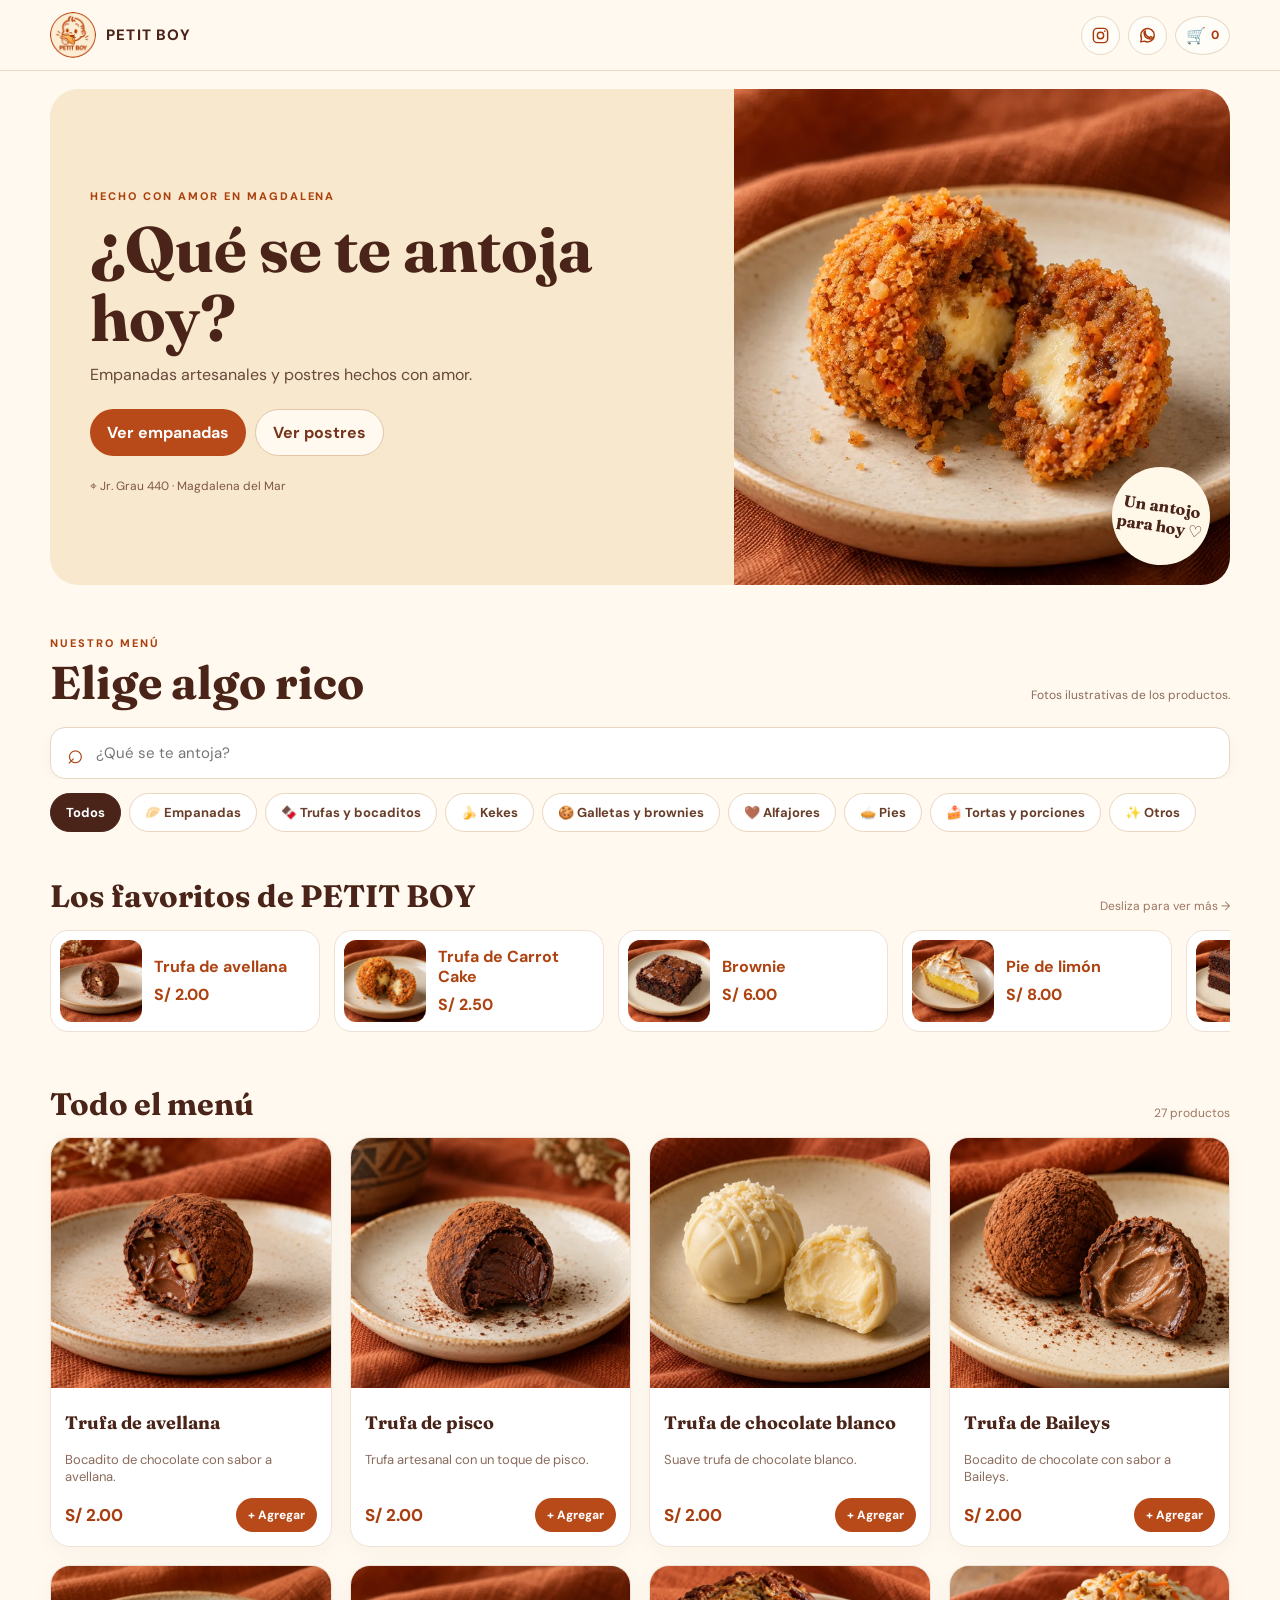
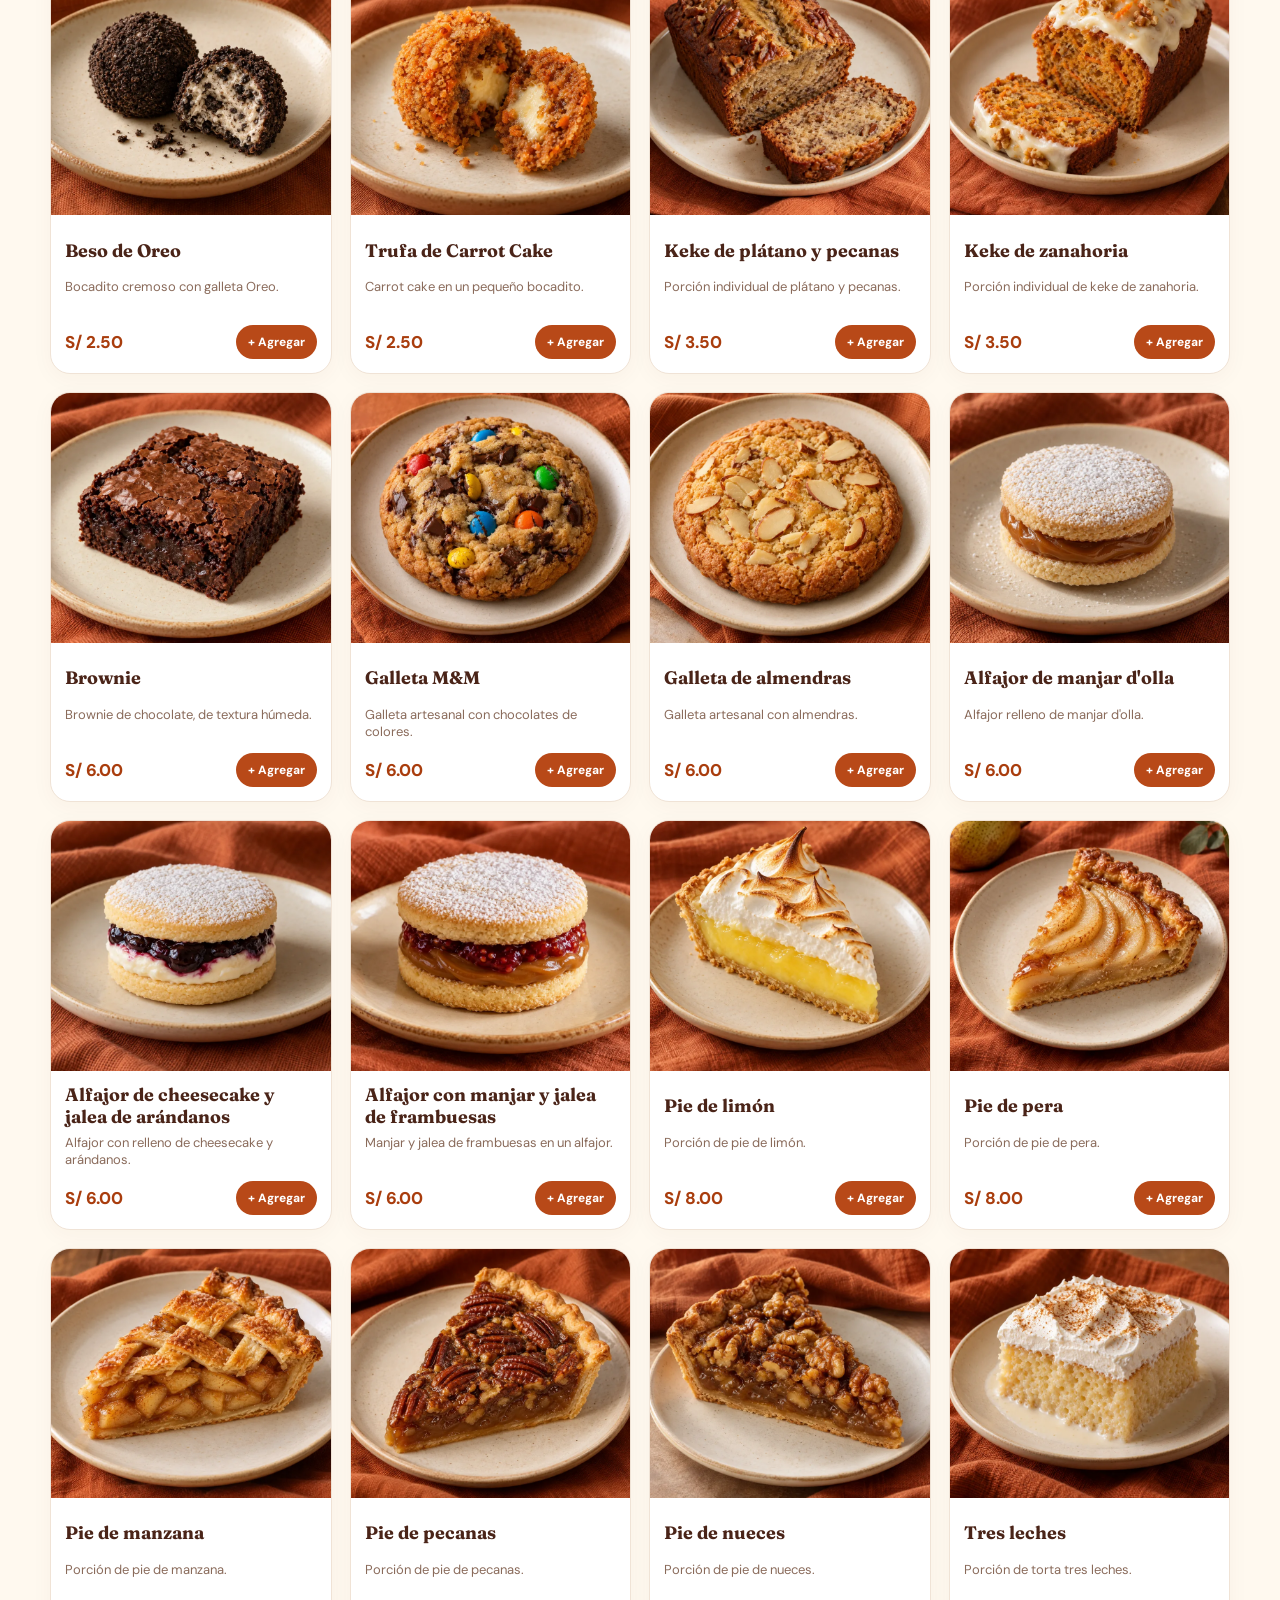
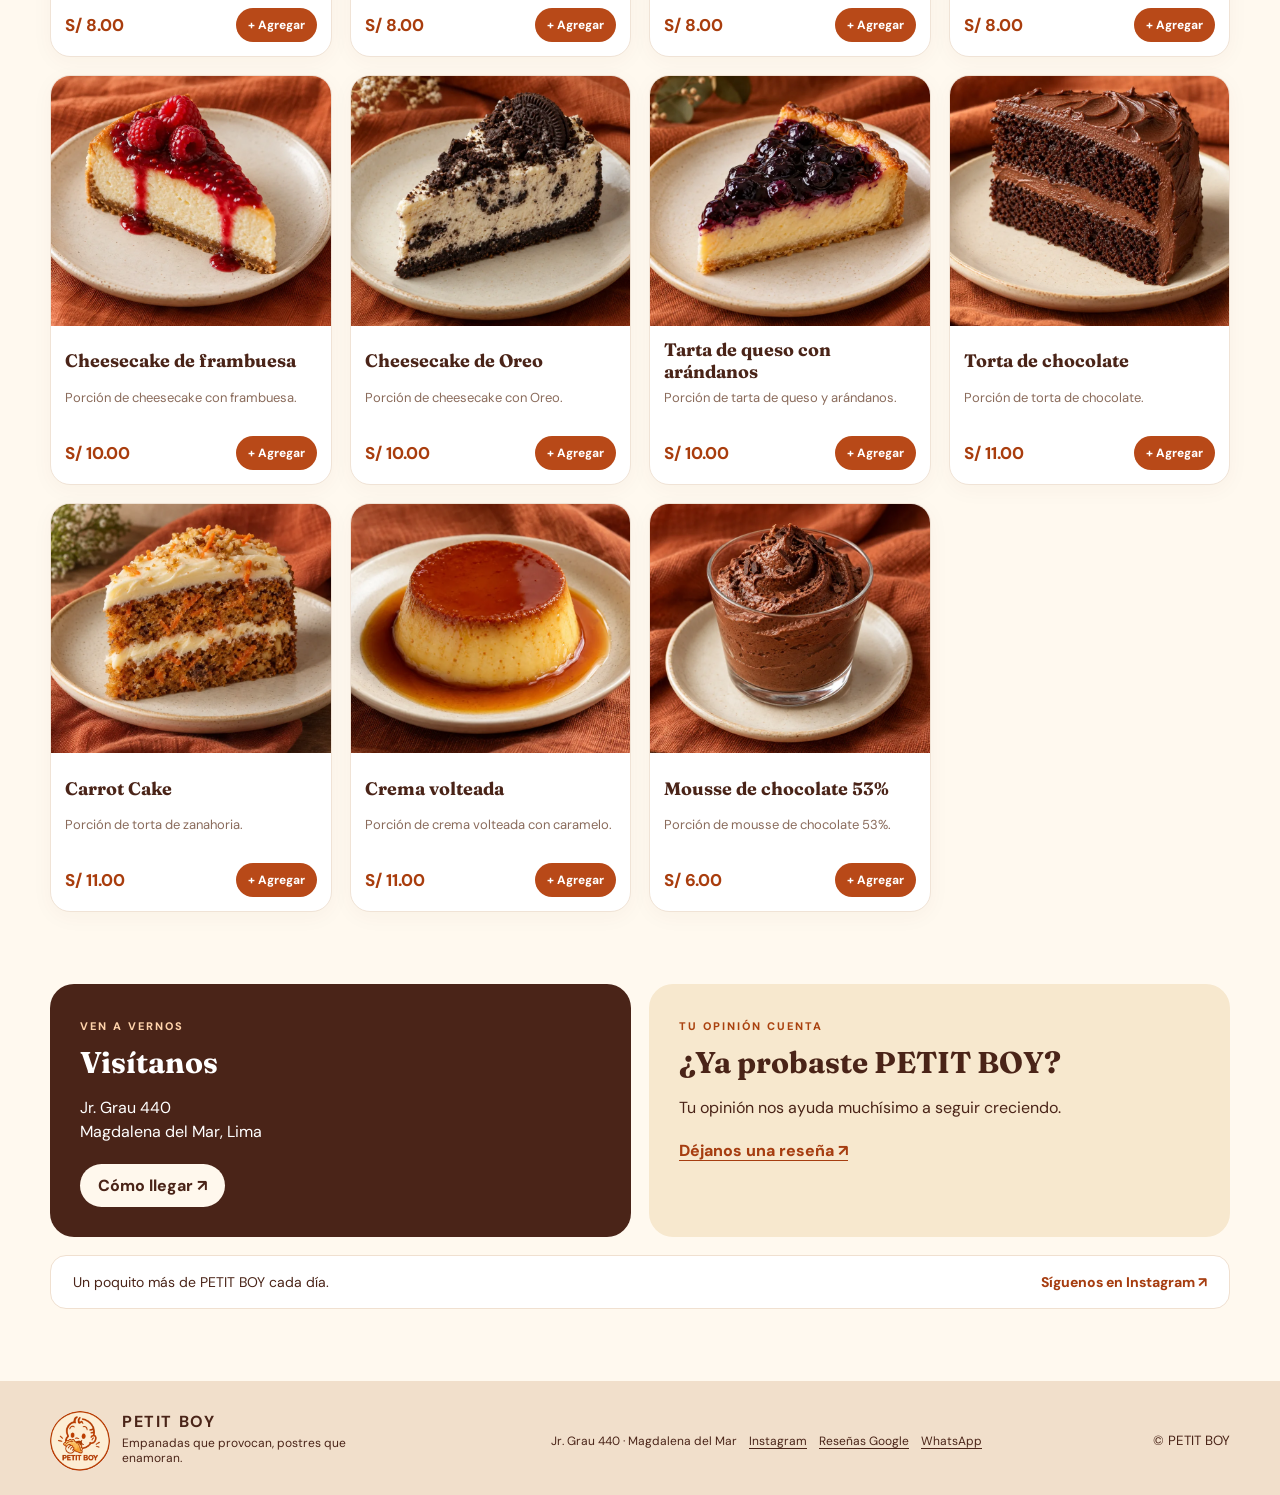
==== index.html @ 534fe176 "Publish PETIT BOY menu" ====
<!doctype html>
<html lang="es-PE">
  <head>
    <meta charset="utf-8">
    <meta name="viewport" content="width=device-width, initial-scale=1, viewport-fit=cover">
    <meta name="theme-color" content="#fff8ec">
    <meta name="description" content="Empanadas artesanales y postres en Magdalena del Mar. Descubre el menú de PETIT BOY y realiza tu pedido directamente por WhatsApp.">
    <meta property="og:type" content="website">
    <meta property="og:title" content="PETIT BOY | Empanadas y Postres en Magdalena del Mar">
    <meta property="og:description" content="Explora el menú y arma tu pedido de PETIT BOY desde tu celular.">
    <meta property="og:image" content="https://petitboyperu.github.io/petit-boy/assets/logo.png">
    <title>PETIT BOY | Empanadas y Postres en Magdalena del Mar</title>
    <link rel="icon" href="assets/icon-192.png" type="image/png">
    <link rel="apple-touch-icon" href="assets/icon-192.png">
    <link rel="manifest" href="manifest.webmanifest">
    <link rel="preconnect" href="https://fonts.googleapis.com">
    <link rel="preconnect" href="https://fonts.gstatic.com" crossorigin>
    <link href="https://fonts.googleapis.com/css2?family=DM+Sans:wght@400;500;600;700&family=Fraunces:opsz,wght@9..144,600;9..144,700&display=swap" rel="stylesheet">
    <link rel="stylesheet" href="styles.css">
    <script src="app.js" defer></script>
  </head>
  <body>
    <header class="site-header">
      <div class="header-inner">
        <a class="brand" href="#inicio" aria-label="PETIT BOY, ir al inicio"><img src="assets/logo.png" alt="Logo de PETIT BOY"><span>PETIT BOY</span></a>
        <nav class="header-actions" aria-label="Enlaces rápidos">
          <a id="header-instagram" class="icon-link" href="https://www.instagram.com/petitboy.peru" target="_blank" rel="noopener noreferrer" aria-label="Instagram"><svg width="19" height="19" viewBox="0 0 24 24" fill="none" stroke="currentColor" stroke-width="1.8" aria-hidden="true"><rect x="3" y="3" width="18" height="18" rx="5"/><circle cx="12" cy="12" r="4"/><circle cx="17.5" cy="6.5" r="1" fill="currentColor" stroke="none"/></svg></a>
          <a id="header-whatsapp" class="icon-link" href="https://wa.me/51967657766" target="_blank" rel="noopener noreferrer" aria-label="WhatsApp"><svg width="19" height="19" viewBox="0 0 24 24" fill="none" stroke="currentColor" stroke-width="1.8" stroke-linecap="round" stroke-linejoin="round" aria-hidden="true"><path d="M20.5 11.6a8.5 8.5 0 0 1-12.4 7.5L3.5 20l1-4.3a8.5 8.5 0 1 1 16-4.1Z"/><path d="M9 8.5c.6 3 2.7 5.1 5.8 6.1l1.2-1.2 2 1.1c-.1 1.2-1.3 2-2.6 1.9-4.3-.3-7.4-3.3-7.8-7.5-.1-1.3.7-2.6 1.7-2.7Z"/></svg></a>
          <button class="cart-icon" id="header-cart" type="button" aria-label="Abrir pedido">🛒 <span id="header-count">0</span></button>
        </nav>
      </div>
    </header>

    <main id="inicio">
      <section class="hero shell" aria-labelledby="hero-title">
        <div class="hero-copy">
          <span class="eyebrow">HECHO CON AMOR EN MAGDALENA</span>
          <h1 id="hero-title">¿Qué se te antoja hoy?</h1>
          <p>Empanadas artesanales y postres hechos con amor.</p>
          <div class="hero-actions">
            <button type="button" data-category-jump="empanadas" class="hero-link">Ver empanadas</button>
            <button type="button" data-category-jump="tortas" class="hero-link secondary">Ver postres</button>
          </div>
          <span class="hero-location">⌖ Jr. Grau 440 · Magdalena del Mar</span>
        </div>
        <div class="hero-photo"><img src="assets/products/trufa-carrot-cake.webp" alt="Imagen ilustrativa de la trufa de Carrot Cake" fetchpriority="high"><span class="hero-sticker">Un antojo<br>para hoy ♡</span></div>
      </section>

      <section class="shop shell" id="menu" aria-label="Menú de productos">
        <div class="shop-heading"><div><span class="eyebrow">NUESTRO MENÚ</span><h2>Elige algo rico</h2></div><p>Fotos ilustrativas de los productos.</p></div>
        <label class="search-box"><span aria-hidden="true">⌕</span><input id="search" type="search" placeholder="¿Qué se te antoja?" aria-label="Buscar productos por nombre" autocomplete="off"></label>
        <div class="category-bar"><div id="category-list" class="category-list" role="group" aria-label="Filtrar por categoría"></div></div>
        <section id="featured-section" class="featured-section" aria-labelledby="featured-title"><div class="section-heading"><h3 id="featured-title">Los favoritos de PETIT BOY</h3><span>Desliza para ver más →</span></div><div id="featured-list" class="featured-list"></div></section>
        <div class="section-heading products-heading"><h3 id="product-heading">Todo el menú</h3><span id="product-count"></span></div>
        <div id="product-grid" class="product-grid"></div>
        <div id="empty-state" class="empty-state" hidden><span>♡</span><h3>No encontramos ese antojo</h3><p>Prueba buscando otro producto o cambia la categoría.</p></div>
      </section>

      <section class="info-section shell"><div class="visit-card"><span class="eyebrow">VEN A VERNOS</span><h2>Visítanos</h2><p>Jr. Grau 440<br>Magdalena del Mar, Lima</p><a id="maps-link" class="dark-button" href="#" target="_blank" rel="noopener noreferrer">Cómo llegar ↗</a></div><div class="review-card"><span class="eyebrow">TU OPINIÓN CUENTA</span><h2>¿Ya probaste PETIT BOY?</h2><p>Tu opinión nos ayuda muchísimo a seguir creciendo.</p><a id="reviews-link" class="text-button" href="https://g.page/r/CRzovqtiAwb8ECE/review" target="_blank" rel="noopener noreferrer">Déjanos una reseña ↗</a></div><div class="instagram-band"><span>Un poquito más de PETIT BOY cada día.</span><a id="instagram-cta" href="https://www.instagram.com/petitboy.peru" target="_blank" rel="noopener noreferrer">Síguenos en Instagram ↗</a></div></section>
    </main>

    <footer class="footer"><div class="shell footer-inner"><div class="footer-brand"><img src="assets/logo.png" alt="Logo de PETIT BOY"><div><strong>PETIT BOY</strong><p>Empanadas que provocan, postres que enamoran.</p></div></div><div class="footer-links"><span>Jr. Grau 440 · Magdalena del Mar</span><a id="footer-instagram" href="https://www.instagram.com/petitboy.peru" target="_blank" rel="noopener noreferrer">Instagram</a><a id="footer-reviews" href="https://g.page/r/CRzovqtiAwb8ECE/review" target="_blank" rel="noopener noreferrer">Reseñas Google</a><a id="footer-whatsapp" href="https://wa.me/51967657766" target="_blank" rel="noopener noreferrer">WhatsApp</a></div><small>© PETIT BOY</small></div></footer>

    <button id="floating-cart" class="floating-cart" type="button" hidden><span>🛒 Ver mi pedido</span><span id="floating-summary"></span></button>
    <div id="toast" class="toast" role="status" aria-live="polite"></div>

    <dialog id="product-dialog" class="product-dialog"><button class="dialog-close" type="button" data-close="product-dialog" aria-label="Cerrar">×</button><div id="product-dialog-content"></div></dialog>
    <dialog id="cart-dialog" class="cart-dialog"><div class="cart-top"><div><span class="eyebrow">PETIT BOY</span><h2>Tu pedido <span>♡</span></h2></div><button class="dialog-close" type="button" data-close="cart-dialog" aria-label="Cerrar pedido">×</button></div><div id="cart-dialog-content" class="cart-content"></div></dialog>
    <dialog id="confirm-dialog" class="confirm-dialog"><div id="confirm-content"></div></dialog>
  </body>
</html>
---- styles.css ----
:root{font-family:"DM Sans",sans-serif;color:#4a2418;background:#fff9ef;font-synthesis:none;scroll-behavior:smooth}*{box-sizing:border-box}body{margin:0;min-width:320px}button,input,textarea,select{font:inherit}button{cursor:pointer}a{color:inherit;text-decoration:none}img{display:block;max-width:100%}[hidden]{display:none!important}.shell{width:min(1180px,calc(100% - 32px));margin-inline:auto}.site-header{position:sticky;top:0;z-index:20;background:rgba(255,249,239,.96);backdrop-filter:blur(18px);border-bottom:1px solid #ecdac6}.header-inner{width:min(1180px,calc(100% - 32px));margin:auto;min-height:70px;display:flex;align-items:center;justify-content:space-between;gap:16px}.brand{display:flex;align-items:center;gap:10px;font-weight:800;letter-spacing:.08em;font-size:15px}.brand img{width:46px;height:46px;border-radius:50%;object-fit:cover}.header-actions{display:flex;align-items:center;gap:8px}.icon-link,.cart-icon{border:1px solid #e8d8c6;background:#fffdf8;width:39px;height:39px;border-radius:50%;display:grid;place-items:center;font-size:19px;color:#a9380b}.cart-icon{width:auto;min-width:48px;padding:0 10px;font-size:16px;display:flex;gap:5px}.cart-icon span{font-size:12px;font-weight:800}.hero{margin-top:18px;display:grid;grid-template-columns:1fr 42%;min-height:300px;overflow:hidden;border-radius:28px;background:#f7e8ce}.hero-copy{padding:36px 40px 26px;display:flex;flex-direction:column;align-items:flex-start;justify-content:center}.eyebrow{font-size:11px;font-weight:800;letter-spacing:.18em;color:#aa420f}.hero h1,h2,h3{font-family:Fraunces,Georgia,serif;line-height:1.08}.hero h1{font-size:clamp(34px,5vw,64px);margin:11px 0}.hero p{font-size:16px;line-height:1.5;margin:0 0 22px;color:#684839}.hero-actions{display:flex;gap:9px;flex-wrap:wrap}.hero-link{border:0;background:#b84918;color:#fff;padding:12px 17px;border-radius:100px;font-weight:700}.hero-link.secondary{background:#fff9ef;color:#75351d;border:1px solid #e4c5a8}.hero-location{font-size:12px;color:#805744;margin-top:22px}.hero-photo{position:relative;min-height:260px}.hero-photo img{width:100%;height:100%;object-fit:cover}.hero-sticker{position:absolute;right:20px;bottom:20px;background:#fff8e9;border-radius:50%;width:98px;height:98px;display:grid;place-items:center;text-align:center;font-family:Fraunces,Georgia,serif;font-weight:700;transform:rotate(9deg);box-shadow:0 8px 25px #48200f33}.shop{padding-top:46px}.shop-heading{display:flex;justify-content:space-between;align-items:end;gap:20px}.shop-heading h2{font-size:clamp(30px,4vw,46px);margin:6px 0 20px}.shop-heading p{font-size:12px;color:#8b6b5a;margin-bottom:24px}.search-box{display:flex;align-items:center;gap:10px;border:1px solid #e6d6c6;border-radius:15px;background:#fff;padding:0 16px;height:52px;box-shadow:0 3px 15px #65320f0a}.search-box span{font-size:28px;color:#a84412}.search-box input{border:0;outline:0;background:transparent;width:100%;font-size:15px;color:#4a2418}.category-bar{position:sticky;top:70px;z-index:19;background:#fff9ef;padding:14px 0 12px}.category-list{display:flex;gap:8px;overflow-x:auto;scrollbar-width:none;padding-bottom:2px}.category-list::-webkit-scrollbar,.featured-list::-webkit-scrollbar{display:none}.category-chip{flex:none;border:1px solid #ead6be;background:#fff;padding:10px 15px;border-radius:100px;color:#693e2a;font-size:13px;font-weight:700;white-space:nowrap}.category-chip[aria-pressed=true]{background:#4a2418;border-color:#4a2418;color:#fff}.featured-section{padding-top:34px}.section-heading{display:flex;align-items:end;justify-content:space-between;gap:14px;margin-bottom:16px}.section-heading h3{margin:0;font-size:clamp(22px,3vw,31px)}.section-heading span{font-size:12px;color:#9d7662}.featured-list{display:flex;gap:14px;overflow-x:auto;scroll-snap-type:x mandatory;padding-bottom:8px;scrollbar-width:none}.featured-card{flex:0 0 min(270px,70vw);display:flex;gap:12px;align-items:center;background:#fff;border:1px solid #eee0d2;border-radius:18px;padding:9px;scroll-snap-align:start;text-align:left}.featured-card img{width:82px;height:82px;object-fit:cover;border-radius:12px}.featured-card strong{display:block;line-height:1.25;margin-bottom:7px}.featured-card span{color:#ad4311;font-weight:800}.products-heading{margin-top:48px}.product-grid{display:grid;grid-template-columns:repeat(4,minmax(0,1fr));gap:18px}.product-card{background:#fff;border:1px solid #f0e3d6;border-radius:20px;overflow:hidden;box-shadow:0 5px 22px #6b3d150a;min-width:0}.product-image-button{display:block;border:0;padding:0;background:#f8ebdb;width:100%;aspect-ratio:1.12;position:relative;text-align:left}.product-image-button img{width:100%;height:100%;object-fit:cover}.sold-out{position:absolute;left:10px;top:10px;background:#4a2418;color:#fff;border-radius:100px;padding:7px 10px;font-size:11px;font-weight:800;letter-spacing:.04em}.product-body{padding:13px 14px 14px}.product-name{border:0;background:transparent;padding:0;text-align:left;font-family:Fraunces,Georgia,serif;font-weight:700;font-size:18px;color:#4a2418;line-height:1.2;min-height:44px}.product-body p{color:#8a6b5b;font-size:13px;line-height:1.35;min-height:35px;margin:6px 0 12px}.product-bottom{display:flex;align-items:center;justify-content:space-between;gap:4px}.price{color:#a93d0d;font-weight:800;font-size:17px;white-space:nowrap}.add-button{border:0;background:#b84918;color:#fff;border-radius:100px;padding:9px 12px;font-size:12px;font-weight:800;white-space:nowrap}.add-button:disabled{background:#e9e1d9;color:#887568;cursor:not-allowed}.mini-quantity,.quantity{display:flex;align-items:center;gap:4px;background:#fff3e7;border-radius:100px}.mini-quantity button,.quantity button{border:0;background:none;color:#a63d10;font-size:20px;font-weight:800;width:28px;height:32px}.mini-quantity span,.quantity span{min-width:16px;text-align:center;font-size:13px;font-weight:800}.empty-state{text-align:center;padding:60px 10px;background:#fff;border-radius:20px}.empty-state>span{font-size:42px;color:#ba5c2f}.empty-state h3{font-size:24px;margin:12px 0}.empty-state p{color:#876452}.info-section{display:grid;grid-template-columns:1fr 1fr;gap:18px;padding-block:72px}.visit-card,.review-card{min-height:250px;border-radius:24px;padding:30px}.visit-card{background:#4a2418;color:#fff}.visit-card .eyebrow{color:#ffd3ab}.review-card{background:#f7e8ce}.info-section h2{font-size:30px;margin:12px 0}.info-section p{line-height:1.5;margin-bottom:20px}.dark-button{display:inline-block;background:#fff8ed;color:#4a2418;border-radius:100px;padding:11px 18px;font-weight:800}.text-button{font-weight:800;color:#a63d10;text-decoration:underline;text-underline-offset:4px}.footer{background:#f1dfcb;padding:30px 0 24px}.footer-inner{display:flex;align-items:center;justify-content:space-between;gap:20px}.footer-brand{display:flex;align-items:center;gap:12px;max-width:330px}.footer-brand img{width:60px;height:60px;border-radius:50%;object-fit:cover}.footer-brand strong{letter-spacing:.1em}.footer-brand p{font-size:12px;line-height:1.3;margin:4px 0}.footer-links{display:flex;flex-wrap:wrap;gap:12px;font-size:12px}.footer-links a{text-decoration:underline;text-underline-offset:3px}.footer small{white-space:nowrap}.floating-cart{position:fixed;z-index:22;bottom:max(14px,env(safe-area-inset-bottom));left:50%;transform:translateX(-50%);width:min(500px,calc(100% - 28px));min-height:56px;border:0;background:#b84918;color:#fff;border-radius:16px;box-shadow:0 10px 28px #59211040;display:flex;align-items:center;justify-content:space-between;gap:8px;padding:0 18px;font-weight:800}.floating-cart span:last-child{font-size:13px}.toast{position:fixed;z-index:40;bottom:88px;left:50%;transform:translateX(-50%) translateY(12px);background:#4a2418;color:#fff;padding:10px 16px;border-radius:100px;opacity:0;pointer-events:none;transition:.2s;white-space:nowrap;font-size:13px}.toast.show{opacity:1;transform:translateX(-50%) translateY(0)}dialog{border:0;padding:0;color:#4a2418;background:#fffdf8;box-shadow:0 20px 80px #2b130c55}dialog::backdrop{background:#2a120c9e}.product-dialog{width:min(550px,calc(100% - 24px));max-height:min(92vh,780px);border-radius:22px;overflow:auto}.dialog-close{border:0;background:#fff8ed;color:#4a2418;border-radius:50%;width:36px;height:36px;font-size:25px;line-height:1;display:grid;place-items:center}.product-dialog>.dialog-close{position:absolute;right:13px;top:13px;z-index:2;box-shadow:0 2px 10px #22110733}.detail-image{width:100%;aspect-ratio:1.35;object-fit:cover}.detail-body{padding:22px}.detail-body h2{font-size:32px;margin:8px 0}.detail-body p{color:#795846;line-height:1.5}.detail-controls{display:flex;justify-content:space-between;align-items:center;margin:20px 0}.detail-body label,.checkout-form label{display:flex;flex-direction:column;gap:7px;font-size:13px;font-weight:700}.detail-body textarea,.checkout-form input,.checkout-form textarea,.checkout-form select{border:1px solid #dfcbb8;border-radius:11px;background:#fff;padding:11px 12px;width:100%;color:#4a2418;outline-color:#b84918}.detail-body textarea{min-height:75px}.primary-button{border:0;border-radius:13px;background:#b84918;color:#fff;padding:14px 18px;font-weight:800;width:100%;margin-top:16px}.primary-button:disabled{background:#d9c8b7;cursor:not-allowed}.cart-dialog{position:fixed;inset:0 0 0 auto;margin:0;width:min(510px,100%);height:100dvh;max-height:100dvh;overflow:hidden;display:flex;flex-direction:column;border-radius:22px 0 0 22px}.cart-dialog:not([open]){display:none}.cart-top{padding:23px 22px 14px;display:flex;align-items:start;justify-content:space-between;border-bottom:1px solid #f0dfce}.cart-top h2{font-size:28px;margin:6px 0}.cart-top h2 span{color:#c05725}.cart-content{overflow:auto;flex:1;padding:18px 22px 36px}.cart-empty{text-align:center;padding:60px 10px}.cart-empty span{font-size:45px}.cart-empty h3{font-size:26px;margin:14px 0}.cart-item{display:grid;grid-template-columns:68px 1fr;gap:12px;padding:14px 0;border-bottom:1px solid #f1e2d3}.cart-item img{width:68px;height:68px;object-fit:cover;border-radius:10px}.cart-item-top{display:flex;justify-content:space-between;gap:10px}.cart-item strong{font-size:14px;line-height:1.25}.cart-item small{display:block;color:#8b6b5a;margin:4px 0}.cart-item textarea{width:100%;border:1px solid #e8d6c5;border-radius:8px;padding:8px;resize:vertical;min-height:42px;font-size:12px;margin-top:8px}.cart-item-actions{display:flex;align-items:center;justify-content:space-between;margin-top:6px}.remove-button{border:0;background:none;color:#a84925;font-size:12px;text-decoration:underline}.summary-box{background:#f8ebda;border-radius:15px;padding:17px;margin-top:20px}.summary-row{display:flex;justify-content:space-between;gap:12px;margin:7px 0;font-size:14px}.summary-row.total{border-top:1px solid #e2c7aa;padding-top:12px;margin-top:12px;font-weight:800;font-size:17px}.summary-note{font-size:12px;color:#806353;line-height:1.35;margin:9px 0 0}.checkout-form{margin-top:28px}.checkout-form h3{font-size:24px;margin:0 0 16px}.form-grid{display:grid;grid-template-columns:1fr 1fr;gap:12px}.checkout-form label{margin-bottom:13px}.delivery-options{display:grid;grid-template-columns:1fr 1fr;gap:10px;margin-bottom:16px}.delivery-options label{margin:0;border:1px solid #dfc9b4;border-radius:12px;padding:13px;display:flex;flex-direction:row;align-items:center;gap:8px}.delivery-options label:has(input:checked){border-color:#b84918;background:#fff2e4}.delivery-options input{width:auto}.coupon-row{display:flex;gap:8px}.coupon-row input{flex:1}.coupon-row button{border:0;border-radius:10px;background:#4a2418;color:#fff;padding:0 14px;font-size:13px;font-weight:800}.field-hint{display:block;font-size:12px;color:#876554;margin:-5px 0 14px}.confirm-dialog{width:min(520px,calc(100% - 24px));max-height:90vh;overflow:auto;border-radius:22px;padding:24px}.confirm-dialog h2{font-size:30px;margin:6px 0 8px}.confirm-dialog p{line-height:1.45;color:#6f4f3e}.confirm-list{background:#f8ebda;border-radius:12px;padding:14px;margin:18px 0;white-space:pre-wrap;font-size:13px;max-height:43vh;overflow:auto}.confirm-actions{display:flex;gap:10px}.confirm-actions button{flex:1}.secondary-button{border:1px solid #dcbfa5;background:#fff;color:#4a2418;border-radius:13px;padding:14px 12px;font-weight:800;margin-top:16px}.confirm-footnote{font-size:12px}.loading{padding:50px;text-align:center;color:#795846}body:has(dialog[open]){overflow:hidden}button:focus-visible,a:focus-visible,input:focus-visible,textarea:focus-visible{outline:3px solid #e8a36a;outline-offset:2px}
.instagram-band{grid-column:1/-1;display:flex;justify-content:space-between;align-items:center;gap:12px;padding:17px 22px;background:#fff;border:1px solid #f0e0d0;border-radius:16px;font-size:14px}.instagram-band a{color:#a63d10;font-weight:800;white-space:nowrap}
@media(max-width:900px){.product-grid{grid-template-columns:repeat(3,minmax(0,1fr))}.footer-inner{align-items:flex-start;flex-wrap:wrap}.footer-links{order:3;width:100%}}
@media(max-width:650px){.shell,.header-inner{width:calc(100% - 28px)}.header-inner{min-height:62px}.brand img{width:40px;height:40px}.brand span{font-size:13px}.icon-link{width:35px;height:35px}.cart-icon{min-width:43px;height:35px}.hero{margin-top:12px;grid-template-columns:1fr 36%;min-height:245px;border-radius:21px}.hero-copy{padding:22px 16px}.hero h1{font-size:31px}.hero p{font-size:13px;margin-bottom:14px}.hero-link{font-size:11px;padding:9px 11px}.hero-location{font-size:10px;margin-top:14px}.hero-photo{min-height:245px}.hero-photo img{object-position:center}.hero-sticker{width:68px;height:68px;font-size:10px;right:9px;bottom:12px}.shop{padding-top:29px}.shop-heading h2{font-size:31px;margin-bottom:16px}.shop-heading p{display:none}.category-bar{top:62px}.featured-section{padding-top:18px}.products-heading{margin-top:35px}.product-grid{grid-template-columns:repeat(2,minmax(0,1fr));gap:10px}.product-body{padding:11px}.product-name{font-size:15px;min-height:38px}.product-body p{font-size:12px;min-height:48px}.product-bottom{flex-wrap:wrap}.price{font-size:16px}.add-button{font-size:11px;padding:8px 10px}.product-image-button{aspect-ratio:1}.section-heading h3{font-size:22px}.section-heading span{font-size:10px}.info-section{grid-template-columns:1fr;padding-block:48px}.visit-card,.review-card{min-height:0;padding:25px}.footer{padding-bottom:94px}.footer-brand{width:100%}.cart-dialog{border-radius:0}.cart-content{padding-bottom:80px}.form-grid{grid-template-columns:1fr}.confirm-actions{flex-direction:column-reverse;gap:0}.confirm-actions button{margin-top:8px}}
@media(max-width:390px){.hero{grid-template-columns:1fr 30%}.hero h1{font-size:28px}.hero-actions{gap:5px}.hero-link{font-size:10px;padding:8px}.hero-sticker{display:none}.product-name{font-size:14px}.product-body p{font-size:11px}.instagram-band{align-items:flex-start;flex-direction:column}}@media(prefers-reduced-motion:reduce){*{scroll-behavior:auto!important;transition:none!important}}
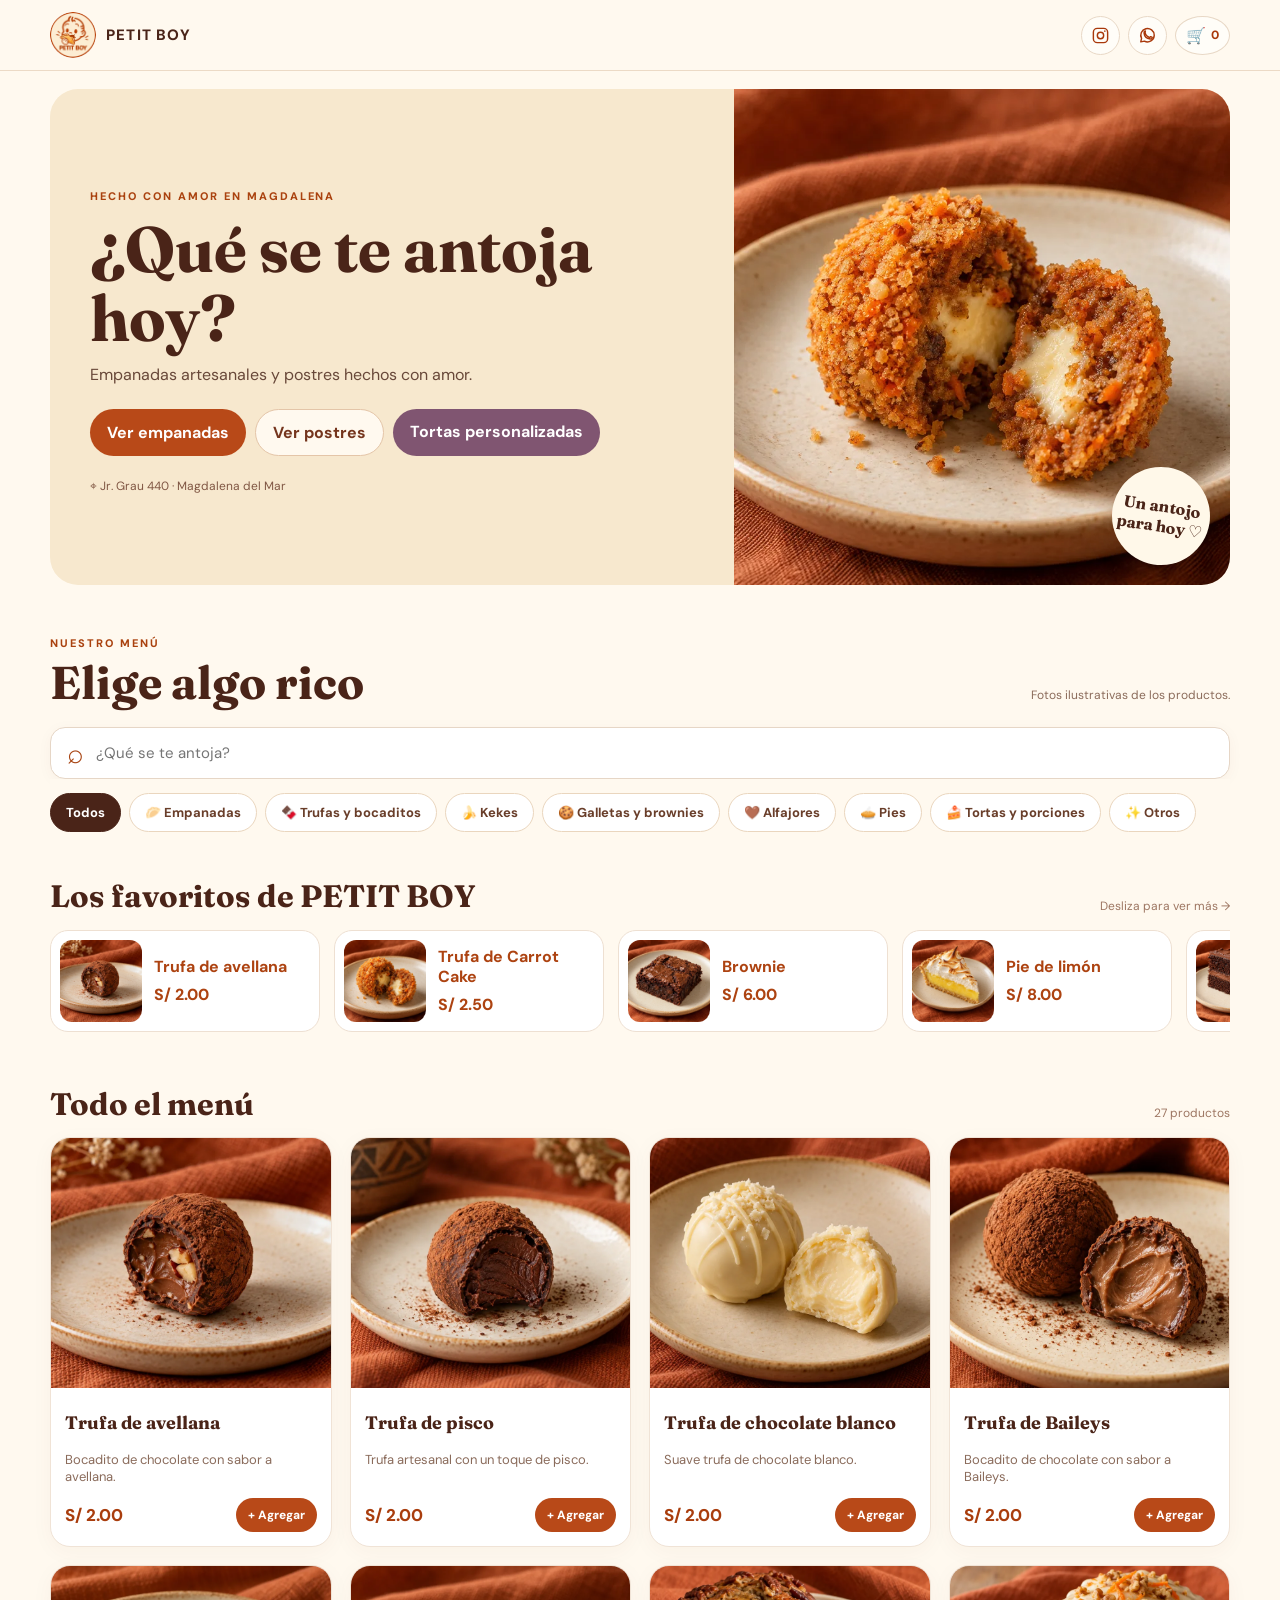
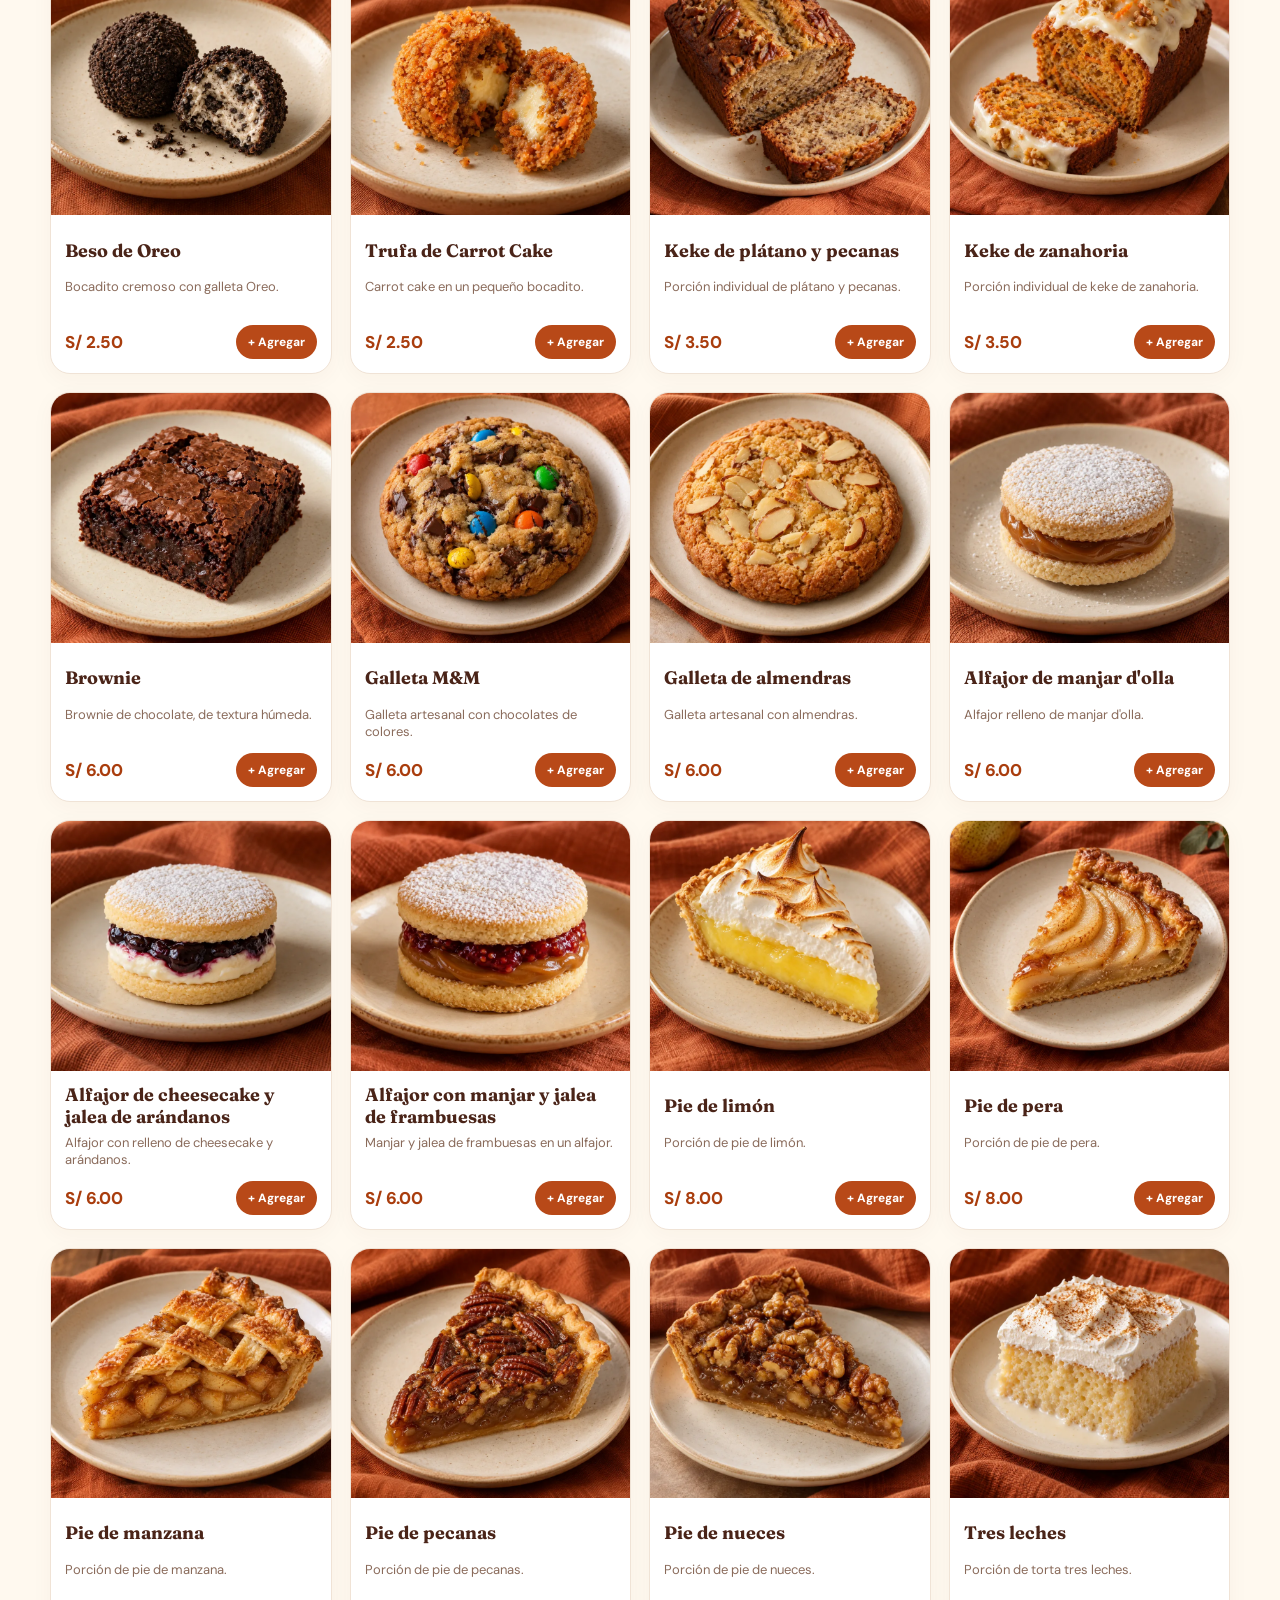
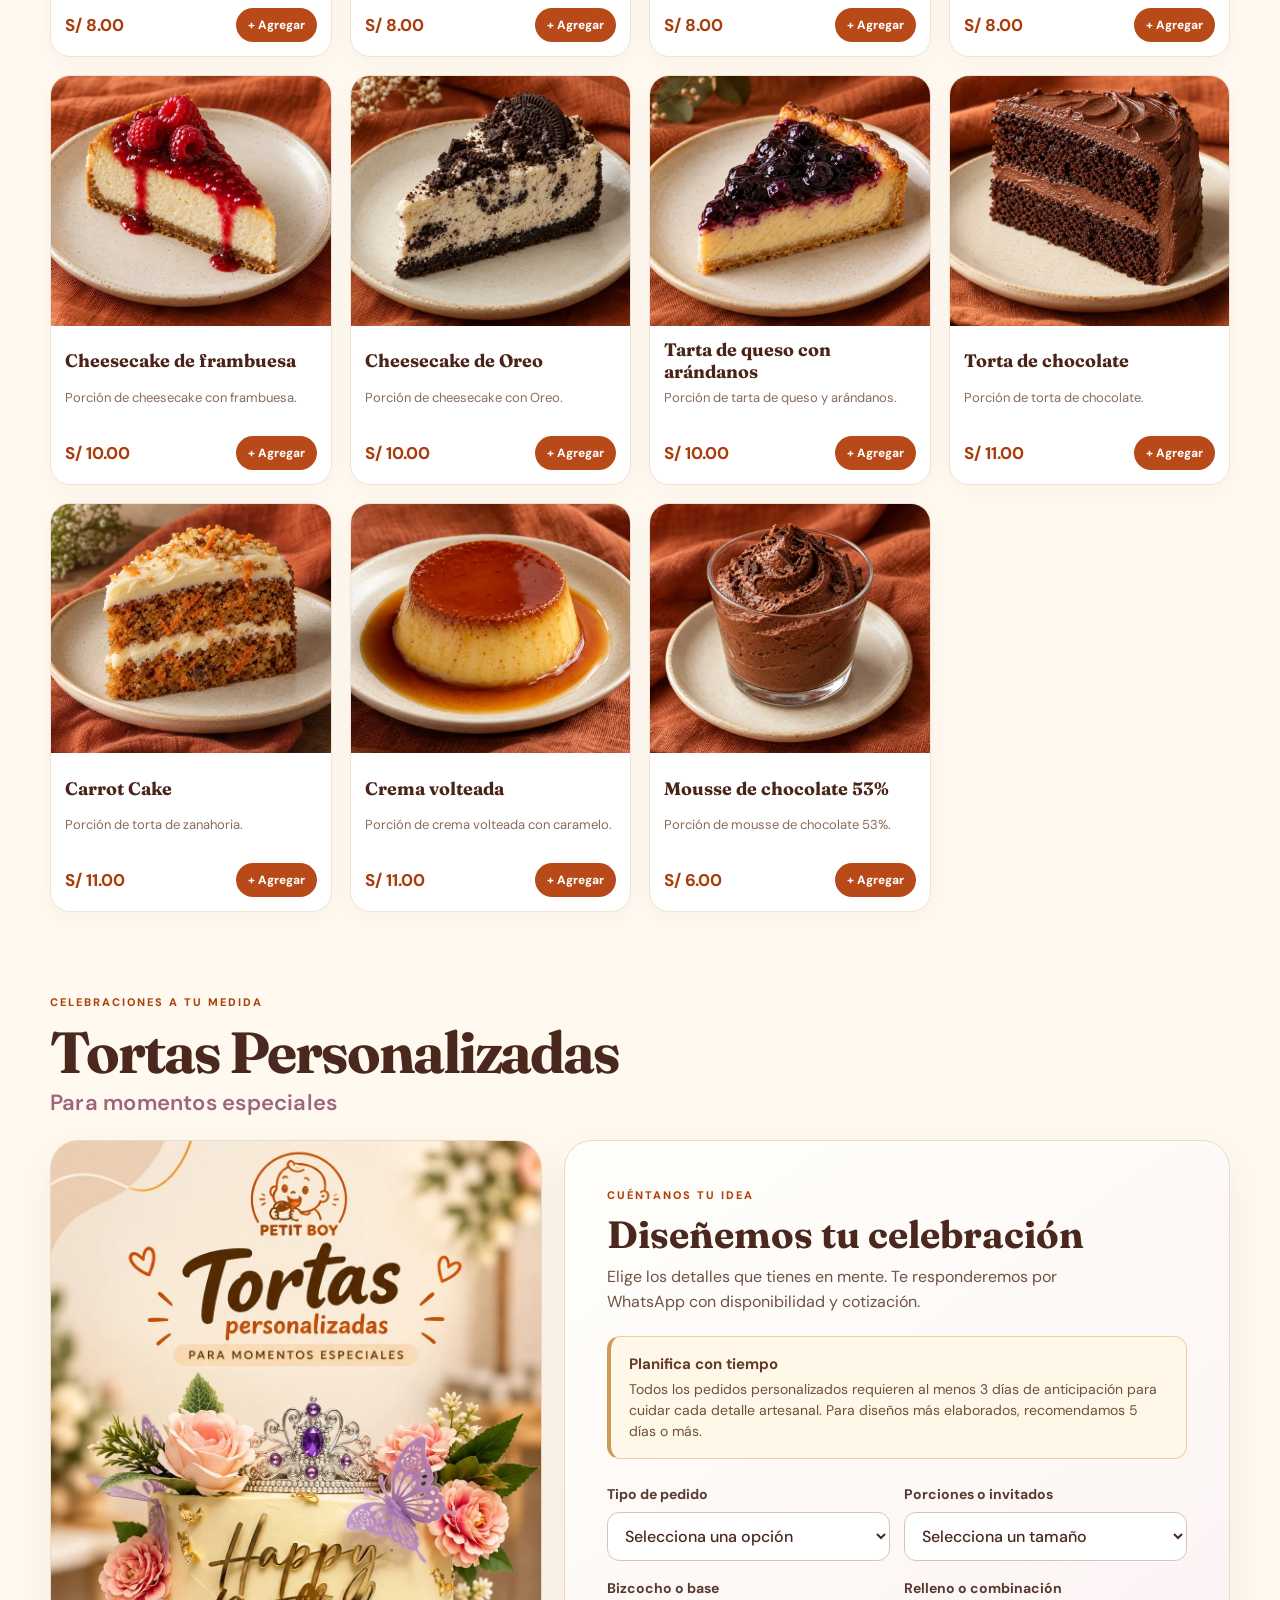
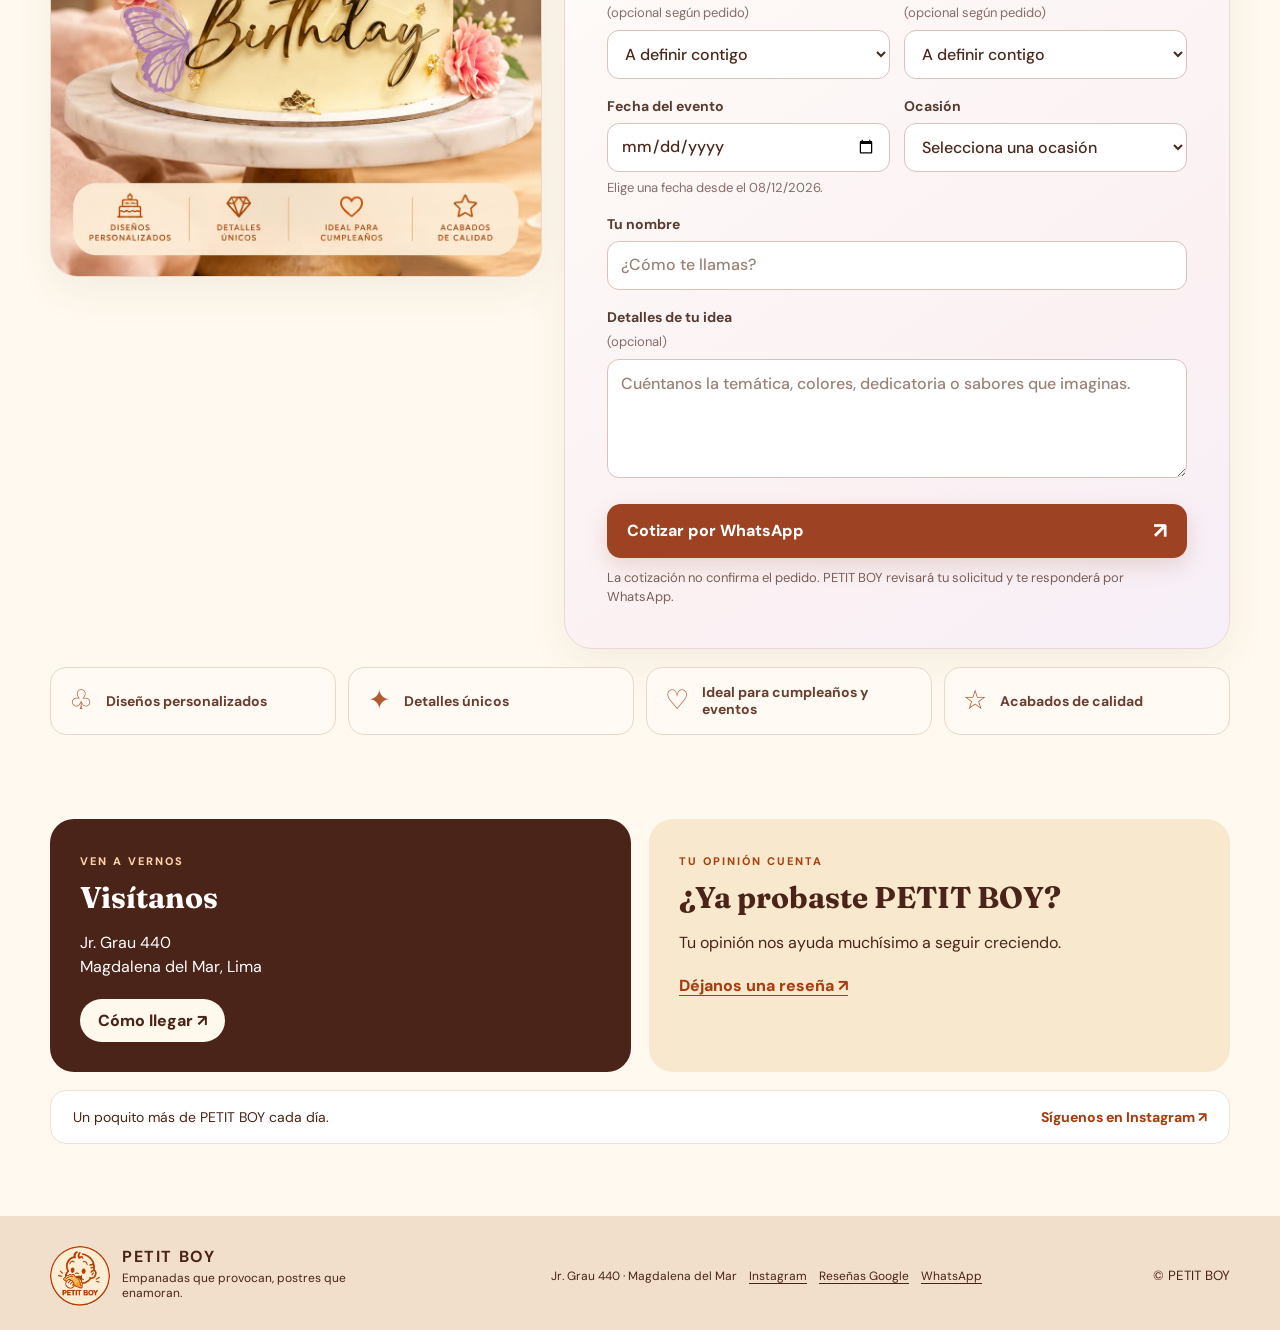
==== commit a3366d9d: "Add custom cake and event quote section" ====
--- a/index.html
+++ b/index.html
@@ -17,7 +17,9 @@
     <link rel="preconnect" href="https://fonts.gstatic.com" crossorigin>
     <link href="https://fonts.googleapis.com/css2?family=DM+Sans:wght@400;500;600;700&family=Fraunces:opsz,wght@9..144,600;9..144,700&display=swap" rel="stylesheet">
     <link rel="stylesheet" href="styles.css">
+    <link rel="stylesheet" href="custom-orders.css">
     <script src="app.js" defer></script>
+    <script src="custom-orders.js" defer></script>
   </head>
   <body>
     <header class="site-header">
@@ -40,6 +42,7 @@
           <div class="hero-actions">
             <button type="button" data-category-jump="empanadas" class="hero-link">Ver empanadas</button>
             <button type="button" data-category-jump="tortas" class="hero-link secondary">Ver postres</button>
+            <a class="hero-link custom-order-jump" href="#personalizados">Tortas personalizadas</a>
           </div>
           <span class="hero-location">⌖ Jr. Grau 440 · Magdalena del Mar</span>
         </div>
@@ -56,6 +59,108 @@
         <div id="empty-state" class="empty-state" hidden><span>♡</span><h3>No encontramos ese antojo</h3><p>Prueba buscando otro producto o cambia la categoría.</p></div>
       </section>
 
+      <section class="custom-orders shell" id="personalizados" aria-labelledby="custom-orders-title">
+        <div class="custom-orders-heading">
+          <span class="eyebrow">CELEBRACIONES A TU MEDIDA</span>
+          <h2 id="custom-orders-title">Tortas Personalizadas <span>Para momentos especiales</span></h2>
+        </div>
+        <div class="custom-orders-layout">
+          <div class="custom-orders-visual">
+            <img src="assets/tortas-personalizadas.webp" alt="Torta personalizada de cumpleaños con flores rosadas, mariposas lilas y detalles dorados de PETIT BOY" loading="lazy" width="1024" height="1536">
+          </div>
+          <div class="custom-orders-panel">
+            <span class="eyebrow">CUÉNTANOS TU IDEA</span>
+            <h3>Diseñemos tu celebración</h3>
+            <p class="custom-orders-intro">Elige los detalles que tienes en mente. Te responderemos por WhatsApp con disponibilidad y cotización.</p>
+            <div class="custom-orders-notice" role="note">
+              <strong>Planifica con tiempo</strong>
+              <p id="custom-order-lead-text">Todos los pedidos personalizados requieren al menos 3 días de anticipación para cuidar cada detalle artesanal. Para diseños más elaborados, recomendamos 5 días o más.</p>
+            </div>
+            <form id="custom-order-form">
+              <div class="custom-orders-fields">
+                <label>Tipo de pedido
+                  <select name="orderType" required>
+                    <option value="">Selecciona una opción</option>
+                    <option>Torta temática</option>
+                    <option>Mesa dulce</option>
+                    <option>Bocaditos</option>
+                    <option>Postres individuales</option>
+                  </select>
+                </label>
+                <label>Porciones o invitados
+                  <select name="size" required>
+                    <option value="">Selecciona un tamaño</option>
+                    <option>10-15 porciones</option>
+                    <option>20-30 porciones</option>
+                    <option>50+ porciones</option>
+                    <option>Otro tamaño (indicar en notas)</option>
+                  </select>
+                </label>
+                <label id="custom-order-base-label">Bizcocho o base <span class="custom-orders-optional">(opcional según pedido)</span>
+                  <select name="base">
+                    <option value="">A definir contigo</option>
+                    <option>Chocolate</option>
+                    <option>Zanahoria (Carrot Cake)</option>
+                    <option>Plátano y pecanas</option>
+                    <option>Tres leches</option>
+                    <option>Cheesecake</option>
+                    <option>Vainilla (a consultar)</option>
+                    <option>Red velvet (a consultar)</option>
+                    <option>Otra idea (indicar en notas)</option>
+                  </select>
+                </label>
+                <label id="custom-order-filling-label">Relleno o combinación <span class="custom-orders-optional">(opcional según pedido)</span>
+                  <select name="filling">
+                    <option value="">A definir contigo</option>
+                    <option>Manjar de olla</option>
+                    <option>Chocolate 53%</option>
+                    <option>Frambuesa</option>
+                    <option>Arándanos</option>
+                    <option>Oreo</option>
+                    <option>Fudge artesanal (a consultar)</option>
+                    <option>Crema pastelera (a consultar)</option>
+                    <option>Maracuyá (a consultar)</option>
+                    <option>Otra idea (indicar en notas)</option>
+                  </select>
+                </label>
+                <label>Fecha del evento
+                  <input name="eventDate" type="date" required aria-describedby="custom-order-date-help">
+                  <small id="custom-order-date-help">Elige una fecha con la anticipación mínima indicada.</small>
+                </label>
+                <label>Ocasión
+                  <select name="occasion" required>
+                    <option value="">Selecciona una ocasión</option>
+                    <option>Cumpleaños</option>
+                    <option>Boda</option>
+                    <option>Baby shower</option>
+                    <option>Aniversario</option>
+                    <option>Celebración infantil</option>
+                    <option>Evento corporativo</option>
+                    <option>Otra ocasión</option>
+                  </select>
+                </label>
+                <label class="custom-orders-full">Tu nombre
+                  <input name="customerName" type="text" autocomplete="name" maxlength="80" placeholder="¿Cómo te llamas?" required>
+                </label>
+                <label class="custom-orders-full">Detalles de tu idea <span class="custom-orders-optional">(opcional)</span>
+                  <textarea name="notes" rows="4" maxlength="600" placeholder="Cuéntanos la temática, colores, dedicatoria o sabores que imaginas."></textarea>
+                </label>
+              </div>
+              <button class="custom-orders-submit" type="submit">Cotizar por WhatsApp <span aria-hidden="true">↗</span></button>
+              <a id="custom-order-whatsapp-link" href="#" target="_blank" rel="noopener noreferrer" hidden tabindex="-1" aria-hidden="true"></a>
+              <p class="custom-orders-footnote">La cotización no confirma el pedido. PETIT BOY revisará tu solicitud y te responderá por WhatsApp.</p>
+              <p class="custom-orders-status" id="custom-order-status" role="status" aria-live="polite"></p>
+            </form>
+          </div>
+        </div>
+        <ul class="custom-orders-badges" aria-label="Lo especial de nuestros pedidos">
+          <li><span aria-hidden="true">♧</span>Diseños personalizados</li>
+          <li><span aria-hidden="true">✦</span>Detalles únicos</li>
+          <li><span aria-hidden="true">♡</span>Ideal para cumpleaños y eventos</li>
+          <li><span aria-hidden="true">☆</span>Acabados de calidad</li>
+        </ul>
+      </section>
+
       <section class="info-section shell"><div class="visit-card"><span class="eyebrow">VEN A VERNOS</span><h2>Visítanos</h2><p>Jr. Grau 440<br>Magdalena del Mar, Lima</p><a id="maps-link" class="dark-button" href="#" target="_blank" rel="noopener noreferrer">Cómo llegar ↗</a></div><div class="review-card"><span class="eyebrow">TU OPINIÓN CUENTA</span><h2>¿Ya probaste PETIT BOY?</h2><p>Tu opinión nos ayuda muchísimo a seguir creciendo.</p><a id="reviews-link" class="text-button" href="https://g.page/r/CRzovqtiAwb8ECE/review" target="_blank" rel="noopener noreferrer">Déjanos una reseña ↗</a></div><div class="instagram-band"><span>Un poquito más de PETIT BOY cada día.</span><a id="instagram-cta" href="https://www.instagram.com/petitboy.peru" target="_blank" rel="noopener noreferrer">Síguenos en Instagram ↗</a></div></section>
     </main>
 
--- a/custom-orders.css
+++ b/custom-orders.css
@@ -0,0 +1,267 @@
+.custom-order-jump {
+  background: #805571;
+}
+
+.custom-orders {
+  padding-block: 78px 12px;
+  scroll-margin-top: 82px;
+}
+
+.custom-orders-heading {
+  margin-bottom: 25px;
+}
+
+.custom-orders-heading h2 {
+  max-width: 840px;
+  margin: 10px 0 0;
+  color: #4b281d;
+  font-size: clamp(34px, 5vw, 58px);
+  letter-spacing: -.035em;
+}
+
+.custom-orders-heading h2 span {
+  display: block;
+  margin-top: 7px;
+  color: #9c667e;
+  font-family: "DM Sans", sans-serif;
+  font-size: clamp(17px, 2vw, 22px);
+  font-weight: 600;
+  letter-spacing: .01em;
+}
+
+.custom-orders-layout {
+  display: grid;
+  grid-template-columns: minmax(0, .85fr) minmax(0, 1.15fr);
+  align-items: stretch;
+  gap: 22px;
+}
+
+.custom-orders-visual,
+.custom-orders-panel {
+  min-width: 0;
+  overflow: hidden;
+  border-radius: 28px;
+  box-shadow: 0 14px 42px #66422212;
+}
+
+.custom-orders-visual {
+  align-self: start;
+  background: #f9e4dc;
+  border: 1px solid #eed9c8;
+}
+
+.custom-orders-visual img {
+  width: 100%;
+  height: auto;
+}
+
+.custom-orders-panel {
+  padding: clamp(22px, 3.4vw, 42px);
+  background: linear-gradient(145deg, #fffdf9 12%, #fbf1f3 74%, #f7eff8);
+  border: 1px solid #ead8d7;
+}
+
+.custom-orders-panel h3 {
+  margin: 10px 0 10px;
+  font-size: clamp(27px, 3vw, 38px);
+  color: #4b281d;
+}
+
+.custom-orders-intro {
+  max-width: 48ch;
+  margin: 0 0 22px;
+  color: #715146;
+  font-size: 16px;
+  line-height: 1.55;
+}
+
+.custom-orders-notice {
+  margin-bottom: 26px;
+  padding: 16px 18px;
+  background: #fff7e8;
+  border: 1px solid #edcf9f;
+  border-left: 4px solid #ca9b55;
+  border-radius: 13px;
+}
+
+.custom-orders-notice strong {
+  color: #633b24;
+  font-size: 15px;
+}
+
+.custom-orders-notice p {
+  margin: 5px 0 0;
+  color: #70503a;
+  font-size: 14px;
+  line-height: 1.5;
+}
+
+.custom-orders-fields {
+  display: grid;
+  grid-template-columns: repeat(2, minmax(0, 1fr));
+  gap: 18px 14px;
+}
+
+.custom-orders-fields label {
+  display: flex;
+  flex-direction: column;
+  gap: 8px;
+  color: #573b32;
+  font-size: 14px;
+  font-weight: 700;
+  line-height: 1.3;
+}
+
+.custom-orders-fields label.custom-orders-full {
+  grid-column: 1 / -1;
+}
+
+.custom-orders-fields input,
+.custom-orders-fields select,
+.custom-orders-fields textarea {
+  width: 100%;
+  min-width: 0;
+  min-height: 49px;
+  padding: 12px 13px;
+  border: 1px solid #d8c3bb;
+  border-radius: 12px;
+  background: #fff;
+  color: #4b281d;
+  font-size: 16px;
+  font-weight: 500;
+  outline-color: #9c667e;
+}
+
+.custom-orders-fields textarea {
+  min-height: 105px;
+  resize: vertical;
+  line-height: 1.45;
+}
+
+.custom-orders-fields input::placeholder,
+.custom-orders-fields textarea::placeholder {
+  color: #9a8279;
+}
+
+.custom-orders-fields small,
+.custom-orders-optional {
+  color: #876c69;
+  font-size: 13px;
+  font-weight: 400;
+  line-height: 1.3;
+}
+
+.custom-orders-submit {
+  display: flex;
+  align-items: center;
+  justify-content: space-between;
+  gap: 15px;
+  width: 100%;
+  margin-top: 26px;
+  padding: 16px 20px;
+  border: 0;
+  border-radius: 14px;
+  background: #9d4324;
+  color: #fff;
+  font-size: 16px;
+  font-weight: 800;
+  box-shadow: 0 8px 22px #8b47262c;
+  transition: background .2s ease, transform .2s ease;
+}
+
+.custom-orders-submit:hover {
+  background: #7f351b;
+  transform: translateY(-2px);
+}
+
+.custom-orders-submit span {
+  font-size: 22px;
+  line-height: 1;
+}
+
+.custom-orders-footnote {
+  margin: 11px 0 0;
+  color: #795f59;
+  font-size: 13px;
+  line-height: 1.45;
+}
+
+.custom-orders-status {
+  min-height: 0;
+  margin: 0;
+  color: #8f341d;
+  font-size: 14px;
+  font-weight: 700;
+}
+
+.custom-orders-status:not(:empty) {
+  margin-top: 12px;
+}
+
+.custom-orders-badges {
+  display: grid;
+  grid-template-columns: repeat(4, minmax(0, 1fr));
+  gap: 12px;
+  margin: 18px 0 0;
+  padding: 0;
+  list-style: none;
+}
+
+.custom-orders-badges li {
+  display: flex;
+  align-items: center;
+  gap: 10px;
+  min-height: 68px;
+  padding: 12px 15px;
+  border: 1px solid #ebd7c9;
+  border-radius: 16px;
+  background: #fffaf4;
+  color: #693e32;
+  font-size: 14px;
+  font-weight: 700;
+  line-height: 1.25;
+}
+
+.custom-orders-badges li span {
+  flex: none;
+  width: 30px;
+  color: #ae5b34;
+  font-family: Georgia, serif;
+  font-size: 27px;
+  text-align: center;
+}
+
+.custom-orders :is(button, input, select, textarea, a):focus-visible {
+  outline: 3px solid #a86ab0;
+  outline-offset: 3px;
+}
+
+@media (max-width: 900px) {
+  .custom-orders-layout { grid-template-columns: minmax(0, .9fr) minmax(0, 1.1fr); gap: 14px; }
+  .custom-orders-panel { padding: 22px; }
+  .custom-orders-fields { grid-template-columns: 1fr; }
+  .custom-orders-badges { grid-template-columns: repeat(2, minmax(0, 1fr)); }
+}
+
+@media (max-width: 700px) {
+  .custom-orders { padding-top: 64px; }
+  .custom-orders-layout { grid-template-columns: 1fr; }
+  .custom-orders-visual img { height: auto; }
+  .custom-orders-panel { padding: 24px 20px; }
+  .custom-orders-fields { grid-template-columns: repeat(2, minmax(0, 1fr)); }
+}
+
+@media (max-width: 500px) {
+  .custom-orders { padding-top: 52px; }
+  .custom-orders-heading { margin-bottom: 18px; }
+  .custom-orders-visual, .custom-orders-panel { border-radius: 20px; }
+  .custom-orders-fields { grid-template-columns: 1fr; }
+  .custom-orders-badges { gap: 8px; }
+  .custom-orders-badges li { min-height: 74px; padding: 9px; font-size: 12px; gap: 5px; }
+  .custom-orders-badges li span { width: 25px; font-size: 23px; }
+}
+
+@media (prefers-reduced-motion: reduce) {
+  .custom-orders-submit { transition: none; }
+  .custom-orders-submit:hover { transform: none; }
+}
